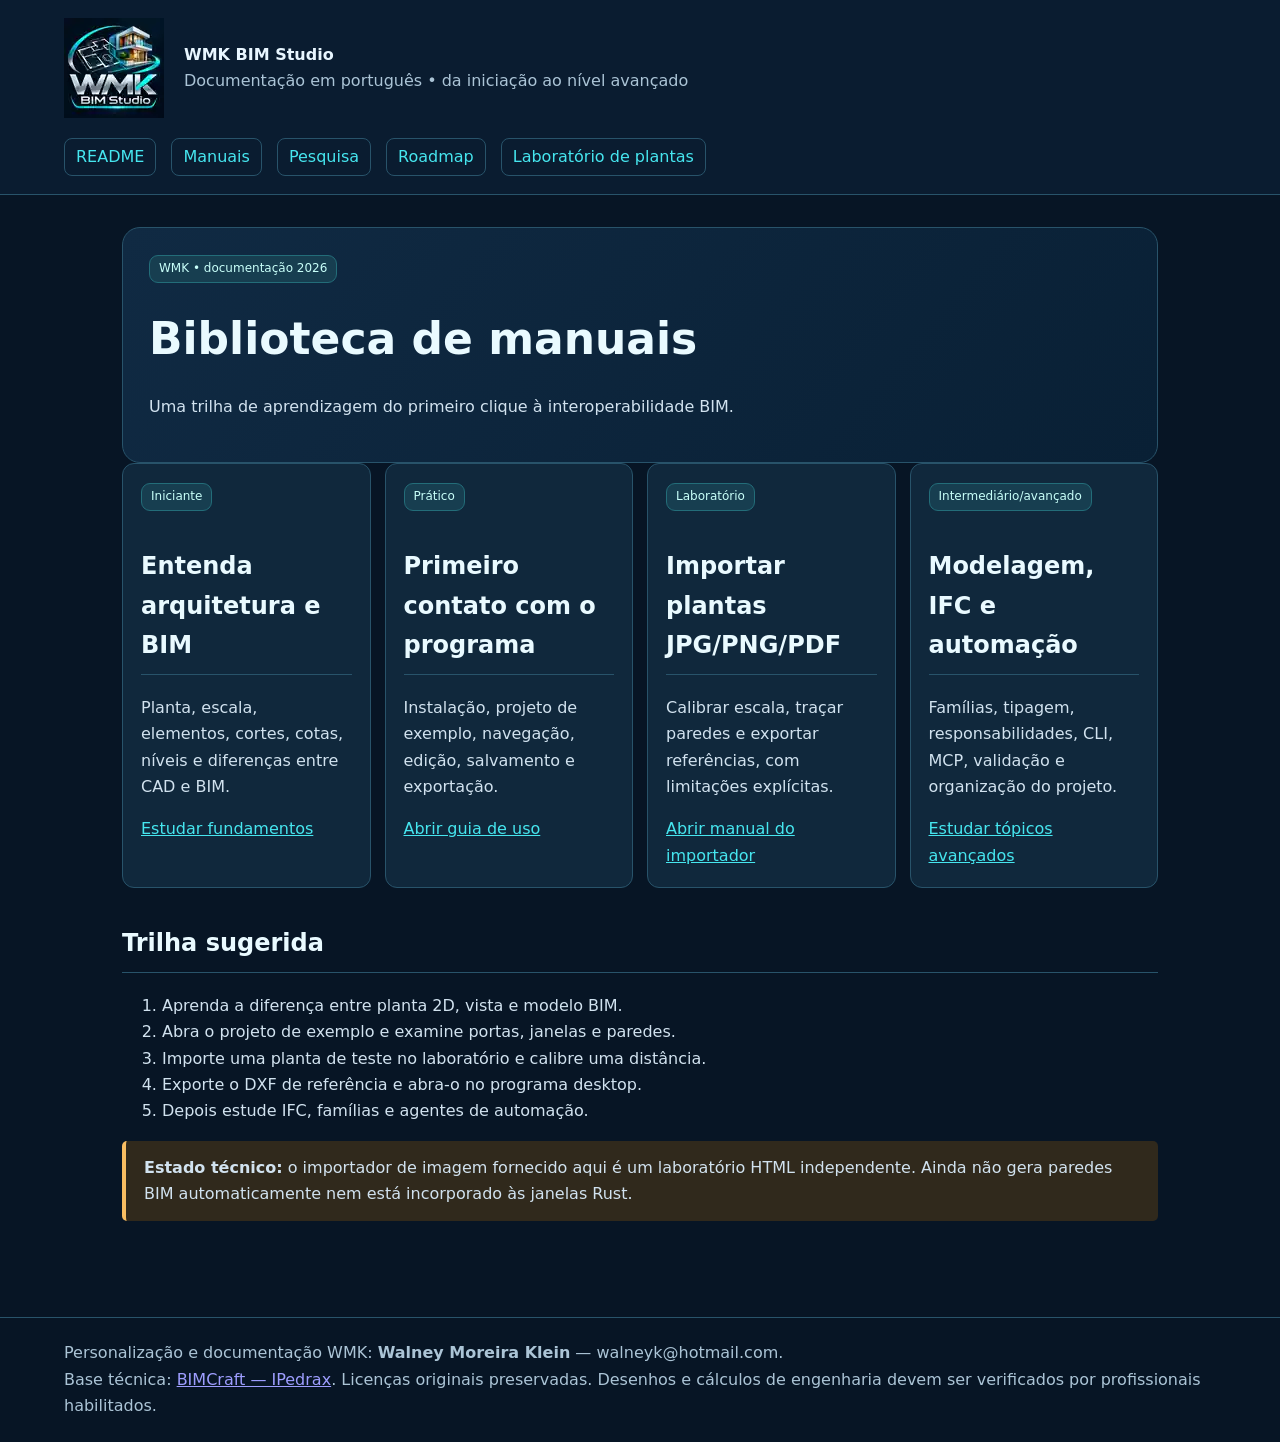
==== manuais/index.html @ 538e8052 "docs(wmk): logo original aprovada, manuais HTML pt-BR e pesquisa comparativa BIM" ====
<!DOCTYPE html><html lang="pt-BR"><head><meta charset="utf-8"><meta name="viewport" content="width=device-width,initial-scale=1"><title>Biblioteca de manuais | WMK BIM Studio</title><link rel="stylesheet" href="estilo.css"></head><body><header><img src="../assets/wmk/logo-aprovada.webp" alt="Logo original WMK BIM Studio"><div><strong>WMK BIM Studio</strong><div class="muted">Documentação em português • da iniciação ao nível avançado</div></div><nav><a href="../README.md">README</a><a href=" index.html" style="display:none"> </a><a href="../manuais/index.html">Manuais</a><a href="../pesquisa.html">Pesquisa</a><a href="../roadmap.html">Roadmap</a><a href="../tools/planta-baixa/index.html">Laboratório de plantas</a></nav></header><main><div class="hero"><span class="tag">WMK • documentação 2026</span><h1>Biblioteca de manuais</h1><p>Uma trilha de aprendizagem do primeiro clique à interoperabilidade BIM.</p></div><div class="grid"><div class="card"><span class="tag">Iniciante</span><h2>Entenda arquitetura e BIM</h2><p>Planta, escala, elementos, cortes, cotas, níveis e diferenças entre CAD e BIM.</p><a href="arquitetura-basica.html">Estudar fundamentos</a></div><div class="card"><span class="tag">Prático</span><h2>Primeiro contato com o programa</h2><p>Instalação, projeto de exemplo, navegação, edição, salvamento e exportação.</p><a href="primeiro-contato.html">Abrir guia de uso</a></div><div class="card"><span class="tag">Laboratório</span><h2>Importar plantas JPG/PNG/PDF</h2><p>Calibrar escala, traçar paredes e exportar referências, com limitações explícitas.</p><a href="importacao-de-plantas.html">Abrir manual do importador</a></div><div class="card"><span class="tag">Intermediário/avançado</span><h2>Modelagem, IFC e automação</h2><p>Famílias, tipagem, responsabilidades, CLI, MCP, validação e organização do projeto.</p><a href="avancado.html">Estudar tópicos avançados</a></div></div><h2>Trilha sugerida</h2><ol><li>Aprenda a diferença entre planta 2D, vista e modelo BIM.</li><li>Abra o projeto de exemplo e examine portas, janelas e paredes.</li><li>Importe uma planta de teste no laboratório e calibre uma distância.</li><li>Exporte o DXF de referência e abra-o no programa desktop.</li><li>Depois estude IFC, famílias e agentes de automação.</li></ol><p class="warn"><b>Estado técnico:</b> o importador de imagem fornecido aqui é um laboratório HTML independente. Ainda não gera paredes BIM automaticamente nem está incorporado às janelas Rust.</p></main><footer>Personalização e documentação WMK: <strong>Walney Moreira Klein</strong> — walneyk@hotmail.com.<br>Base técnica: <a href="https://github.com/IPedrax/BIMCraft">BIMCraft — IPedrax</a>. Licenças originais preservadas. Desenhos e cálculos de engenharia devem ser verificados por profissionais habilitados.</footer></body></html>
---- manuais/estilo.css ----
:root{color-scheme:dark;--bg:#071525;--panel:#10283c;--ink:#e8f6ff;--soft:#abc4d6;--cyan:#27d9e6;--line:#28536a}*{box-sizing:border-box}body{margin:0;background:var(--bg);font:16px/1.65 system-ui,Arial;color:var(--ink)}header{background:#0a1c30;border-bottom:1px solid var(--line);padding:18px 5%;display:flex;flex-wrap:wrap;align-items:center;gap:20px}header img{height:100px;width:100px;object-fit:contain}nav{display:flex;gap:15px;flex-wrap:wrap}nav a,main a{color:#46e6ef}nav a{text-decoration:none;padding:5px 11px;border:1px solid var(--line);border-radius:8px}main{max-width:1080px;margin:auto;padding:32px 22px 80px}h1{font-size:clamp(28px,5vw,44px);line-height:1.18}h1,h2,h3{color:#e9faff}h2{border-bottom:1px solid var(--line);padding-bottom:8px;margin-top:36px}p,li{color:#d1e2ef}.muted{color:var(--soft)}.hero{background:linear-gradient(130deg,#102a43,#092035);border:1px solid var(--line);border-radius:18px;padding:26px}.grid{display:grid;grid-template-columns:repeat(auto-fit,minmax(240px,1fr));gap:14px}.card{padding:18px;background:var(--panel);border:1px solid var(--line);border-radius:12px}.tag{display:inline-block;background:#173e50;border:1px solid #236d79;padding:3px 9px;border-radius:9px;color:#c8fff9;font-size:12px}.warn{padding:14px 18px;background:#30291c;border-left:4px solid #f7bd62;border-radius:5px}.ok{border-left:4px solid #29c69f;padding:10px 16px;background:#153233}table{border-collapse:collapse;width:100%;display:block;overflow-x:auto}td,th{padding:10px 12px;border:1px solid var(--line);text-align:left;vertical-align:top}th{background:#173b51}pre{background:#020e1b;padding:16px;border-radius:9px;overflow:auto;color:#86f9d9}code{color:#78eedb}details{border:1px solid var(--line);margin:10px 0;padding:12px 15px;border-radius:8px}summary{cursor:pointer;font-weight:700;color:#94f7ff}footer{border-top:1px solid var(--line);padding:22px 5%;color:var(--soft)}@media print{body{background:white;color:black}p,li,h1,h2,h3{color:black}.card,.hero{background:white;border:1px solid #aaa}nav{display:none}}
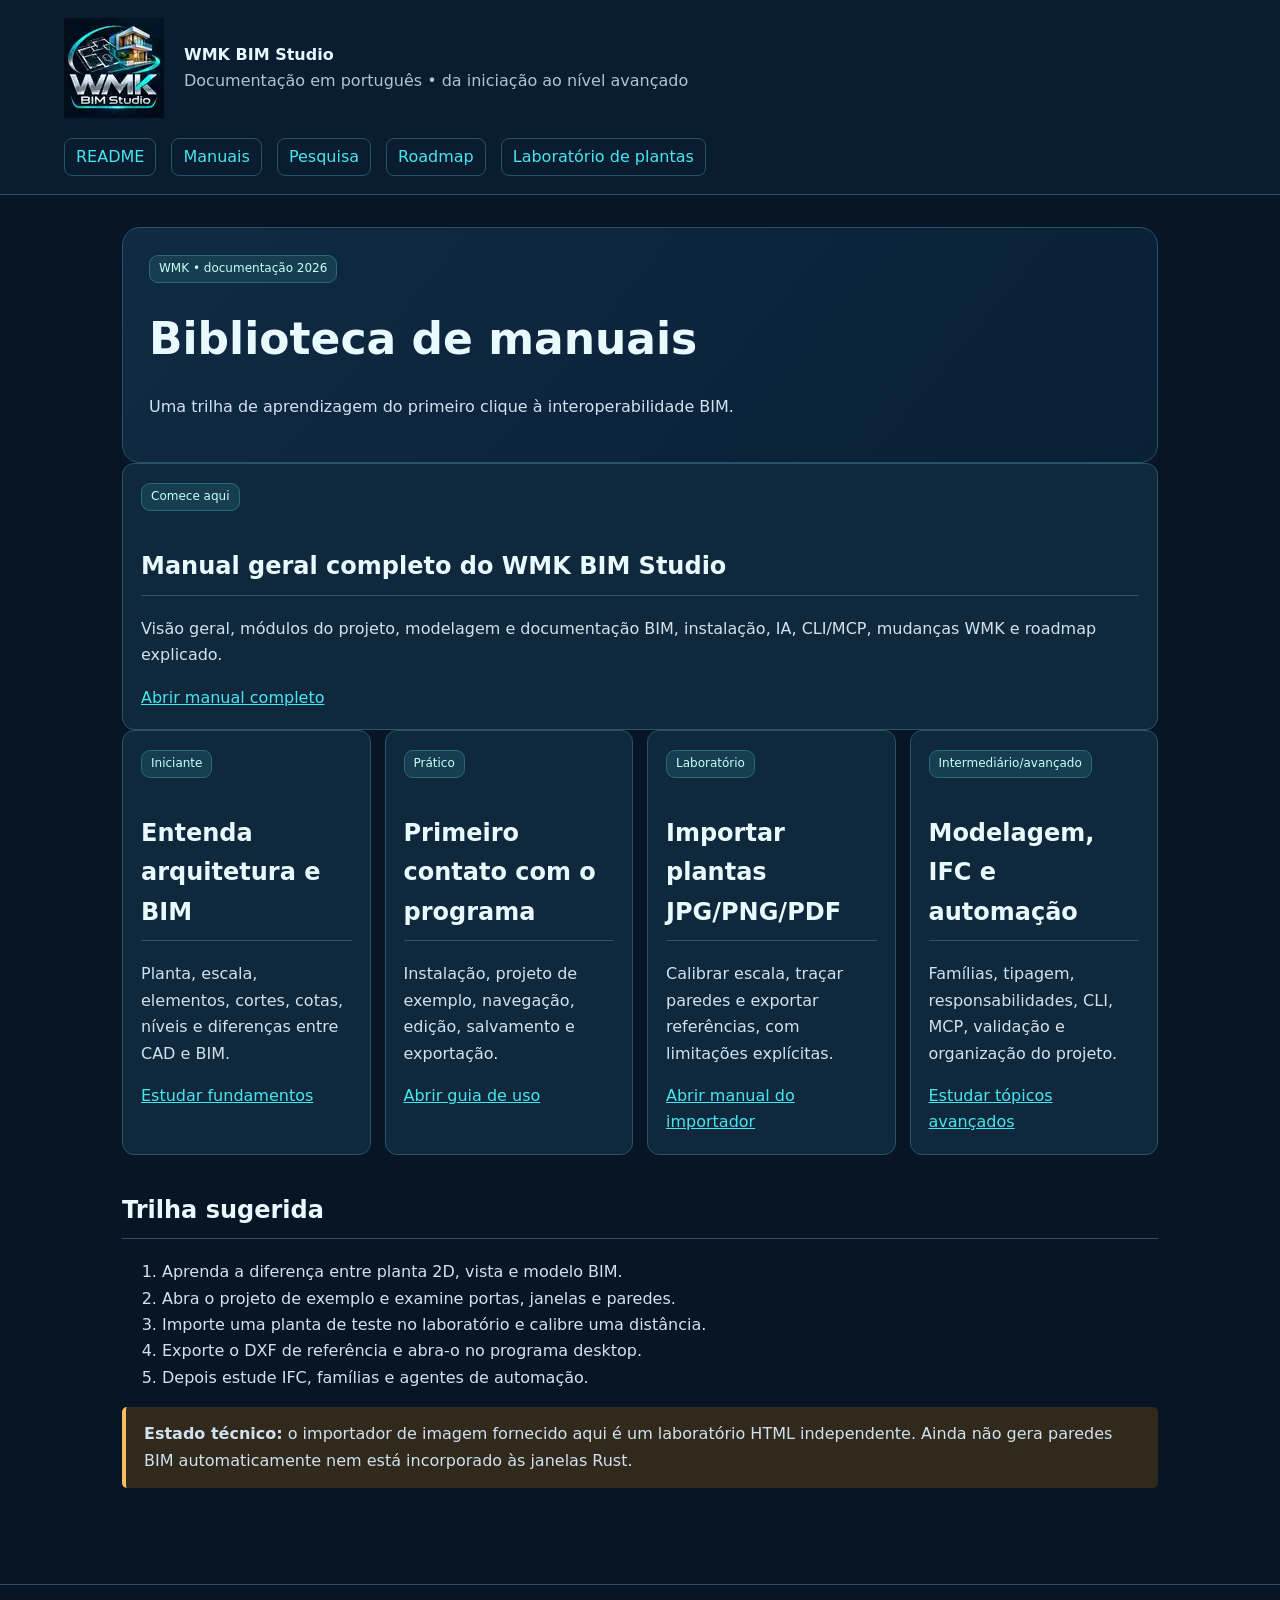
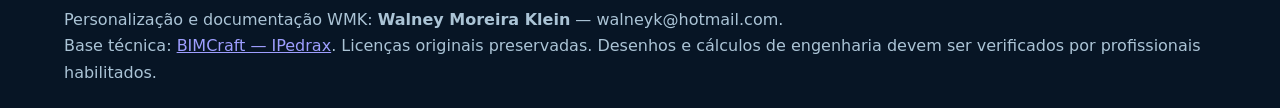
==== commit 15102cdf: "docs(wmk): manual HTML completo com módulos, uso, mudanças e arquitetura" ====
--- a/manuais/index.html
+++ b/manuais/index.html
@@ -1 +1 @@
-<!DOCTYPE html><html lang="pt-BR"><head><meta charset="utf-8"><meta name="viewport" content="width=device-width,initial-scale=1"><title>Biblioteca de manuais | WMK BIM Studio</title><link rel="stylesheet" href="estilo.css"></head><body><header><img src="../assets/wmk/logo-aprovada.webp" alt="Logo original WMK BIM Studio"><div><strong>WMK BIM Studio</strong><div class="muted">Documentação em português • da iniciação ao nível avançado</div></div><nav><a href="../README.md">README</a><a href=" index.html" style="display:none"> </a><a href="../manuais/index.html">Manuais</a><a href="../pesquisa.html">Pesquisa</a><a href="../roadmap.html">Roadmap</a><a href="../tools/planta-baixa/index.html">Laboratório de plantas</a></nav></header><main><div class="hero"><span class="tag">WMK • documentação 2026</span><h1>Biblioteca de manuais</h1><p>Uma trilha de aprendizagem do primeiro clique à interoperabilidade BIM.</p></div><div class="grid"><div class="card"><span class="tag">Iniciante</span><h2>Entenda arquitetura e BIM</h2><p>Planta, escala, elementos, cortes, cotas, níveis e diferenças entre CAD e BIM.</p><a href="arquitetura-basica.html">Estudar fundamentos</a></div><div class="card"><span class="tag">Prático</span><h2>Primeiro contato com o programa</h2><p>Instalação, projeto de exemplo, navegação, edição, salvamento e exportação.</p><a href="primeiro-contato.html">Abrir guia de uso</a></div><div class="card"><span class="tag">Laboratório</span><h2>Importar plantas JPG/PNG/PDF</h2><p>Calibrar escala, traçar paredes e exportar referências, com limitações explícitas.</p><a href="importacao-de-plantas.html">Abrir manual do importador</a></div><div class="card"><span class="tag">Intermediário/avançado</span><h2>Modelagem, IFC e automação</h2><p>Famílias, tipagem, responsabilidades, CLI, MCP, validação e organização do projeto.</p><a href="avancado.html">Estudar tópicos avançados</a></div></div><h2>Trilha sugerida</h2><ol><li>Aprenda a diferença entre planta 2D, vista e modelo BIM.</li><li>Abra o projeto de exemplo e examine portas, janelas e paredes.</li><li>Importe uma planta de teste no laboratório e calibre uma distância.</li><li>Exporte o DXF de referência e abra-o no programa desktop.</li><li>Depois estude IFC, famílias e agentes de automação.</li></ol><p class="warn"><b>Estado técnico:</b> o importador de imagem fornecido aqui é um laboratório HTML independente. Ainda não gera paredes BIM automaticamente nem está incorporado às janelas Rust.</p></main><footer>Personalização e documentação WMK: <strong>Walney Moreira Klein</strong> — walneyk@hotmail.com.<br>Base técnica: <a href="https://github.com/IPedrax/BIMCraft">BIMCraft — IPedrax</a>. Licenças originais preservadas. Desenhos e cálculos de engenharia devem ser verificados por profissionais habilitados.</footer></body></html>+<!DOCTYPE html><html lang="pt-BR"><head><meta charset="utf-8"><meta name="viewport" content="width=device-width,initial-scale=1"><title>Biblioteca de manuais | WMK BIM Studio</title><link rel="stylesheet" href="estilo.css"></head><body><header><img src="../assets/wmk/logo-aprovada.webp" alt="Logo original WMK BIM Studio"><div><strong>WMK BIM Studio</strong><div class="muted">Documentação em português • da iniciação ao nível avançado</div></div><nav><a href="../README.md">README</a><a href=" index.html" style="display:none"> </a><a href="../manuais/index.html">Manuais</a><a href="../pesquisa.html">Pesquisa</a><a href="../roadmap.html">Roadmap</a><a href="../tools/planta-baixa/index.html">Laboratório de plantas</a></nav></header><main><div class="hero"><span class="tag">WMK • documentação 2026</span><h1>Biblioteca de manuais</h1><p>Uma trilha de aprendizagem do primeiro clique à interoperabilidade BIM.</p></div><div class="card"><span class="tag">Comece aqui</span><h2>Manual geral completo do WMK BIM Studio</h2><p>Visão geral, módulos do projeto, modelagem e documentação BIM, instalação, IA, CLI/MCP, mudanças WMK e roadmap explicado.</p><a href="manual-completo.html">Abrir manual completo</a></div><div class="grid"><div class="card"><span class="tag">Iniciante</span><h2>Entenda arquitetura e BIM</h2><p>Planta, escala, elementos, cortes, cotas, níveis e diferenças entre CAD e BIM.</p><a href="arquitetura-basica.html">Estudar fundamentos</a></div><div class="card"><span class="tag">Prático</span><h2>Primeiro contato com o programa</h2><p>Instalação, projeto de exemplo, navegação, edição, salvamento e exportação.</p><a href="primeiro-contato.html">Abrir guia de uso</a></div><div class="card"><span class="tag">Laboratório</span><h2>Importar plantas JPG/PNG/PDF</h2><p>Calibrar escala, traçar paredes e exportar referências, com limitações explícitas.</p><a href="importacao-de-plantas.html">Abrir manual do importador</a></div><div class="card"><span class="tag">Intermediário/avançado</span><h2>Modelagem, IFC e automação</h2><p>Famílias, tipagem, responsabilidades, CLI, MCP, validação e organização do projeto.</p><a href="avancado.html">Estudar tópicos avançados</a></div></div><h2>Trilha sugerida</h2><ol><li>Aprenda a diferença entre planta 2D, vista e modelo BIM.</li><li>Abra o projeto de exemplo e examine portas, janelas e paredes.</li><li>Importe uma planta de teste no laboratório e calibre uma distância.</li><li>Exporte o DXF de referência e abra-o no programa desktop.</li><li>Depois estude IFC, famílias e agentes de automação.</li></ol><p class="warn"><b>Estado técnico:</b> o importador de imagem fornecido aqui é um laboratório HTML independente. Ainda não gera paredes BIM automaticamente nem está incorporado às janelas Rust.</p></main><footer>Personalização e documentação WMK: <strong>Walney Moreira Klein</strong> — walneyk@hotmail.com.<br>Base técnica: <a href="https://github.com/IPedrax/BIMCraft">BIMCraft — IPedrax</a>. Licenças originais preservadas. Desenhos e cálculos de engenharia devem ser verificados por profissionais habilitados.</footer></body></html>
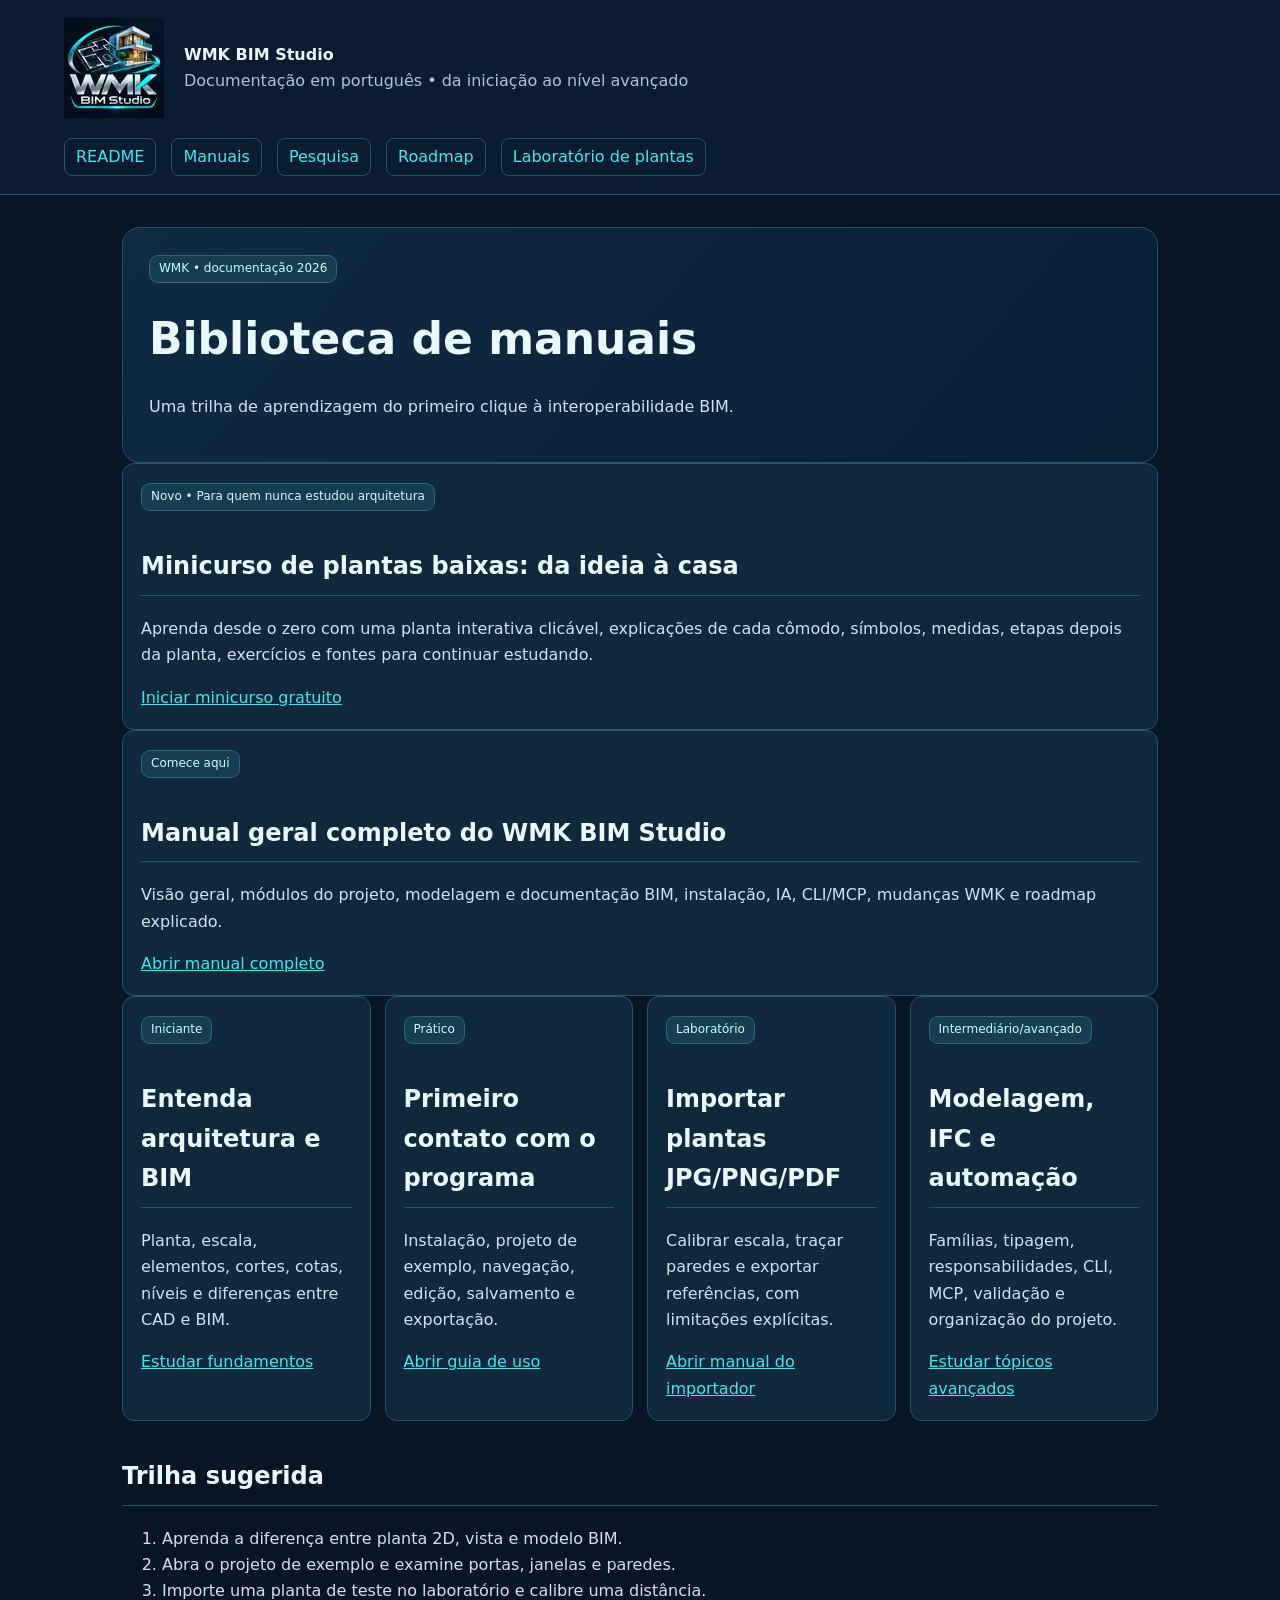
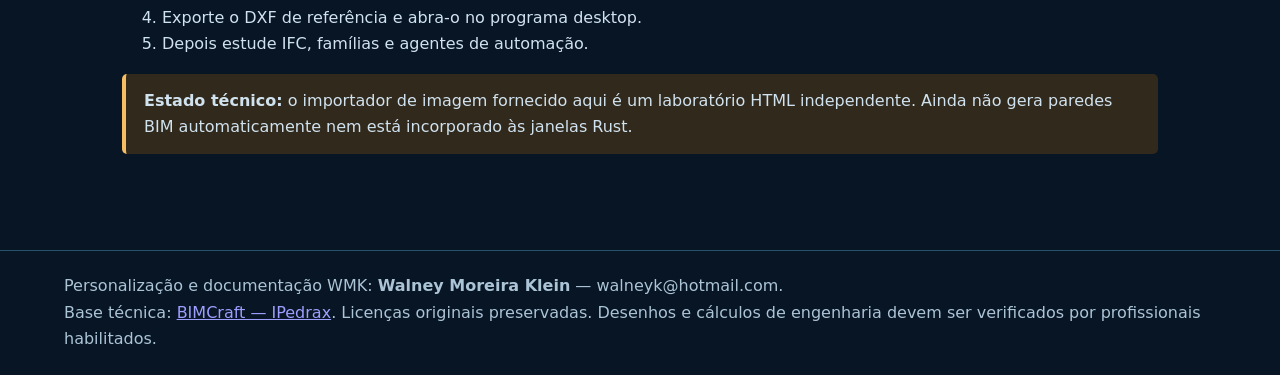
==== commit c9bd2869: "docs: minicurso para leigos com planta interativa, etapas de projeto e exercícios" ====
--- a/manuais/index.html
+++ b/manuais/index.html
@@ -1 +1 @@
-<!DOCTYPE html><html lang="pt-BR"><head><meta charset="utf-8"><meta name="viewport" content="width=device-width,initial-scale=1"><title>Biblioteca de manuais | WMK BIM Studio</title><link rel="stylesheet" href="estilo.css"></head><body><header><img src="../assets/wmk/logo-aprovada.webp" alt="Logo original WMK BIM Studio"><div><strong>WMK BIM Studio</strong><div class="muted">Documentação em português • da iniciação ao nível avançado</div></div><nav><a href="../README.md">README</a><a href=" index.html" style="display:none"> </a><a href="../manuais/index.html">Manuais</a><a href="../pesquisa.html">Pesquisa</a><a href="../roadmap.html">Roadmap</a><a href="../tools/planta-baixa/index.html">Laboratório de plantas</a></nav></header><main><div class="hero"><span class="tag">WMK • documentação 2026</span><h1>Biblioteca de manuais</h1><p>Uma trilha de aprendizagem do primeiro clique à interoperabilidade BIM.</p></div><div class="card"><span class="tag">Comece aqui</span><h2>Manual geral completo do WMK BIM Studio</h2><p>Visão geral, módulos do projeto, modelagem e documentação BIM, instalação, IA, CLI/MCP, mudanças WMK e roadmap explicado.</p><a href="manual-completo.html">Abrir manual completo</a></div><div class="grid"><div class="card"><span class="tag">Iniciante</span><h2>Entenda arquitetura e BIM</h2><p>Planta, escala, elementos, cortes, cotas, níveis e diferenças entre CAD e BIM.</p><a href="arquitetura-basica.html">Estudar fundamentos</a></div><div class="card"><span class="tag">Prático</span><h2>Primeiro contato com o programa</h2><p>Instalação, projeto de exemplo, navegação, edição, salvamento e exportação.</p><a href="primeiro-contato.html">Abrir guia de uso</a></div><div class="card"><span class="tag">Laboratório</span><h2>Importar plantas JPG/PNG/PDF</h2><p>Calibrar escala, traçar paredes e exportar referências, com limitações explícitas.</p><a href="importacao-de-plantas.html">Abrir manual do importador</a></div><div class="card"><span class="tag">Intermediário/avançado</span><h2>Modelagem, IFC e automação</h2><p>Famílias, tipagem, responsabilidades, CLI, MCP, validação e organização do projeto.</p><a href="avancado.html">Estudar tópicos avançados</a></div></div><h2>Trilha sugerida</h2><ol><li>Aprenda a diferença entre planta 2D, vista e modelo BIM.</li><li>Abra o projeto de exemplo e examine portas, janelas e paredes.</li><li>Importe uma planta de teste no laboratório e calibre uma distância.</li><li>Exporte o DXF de referência e abra-o no programa desktop.</li><li>Depois estude IFC, famílias e agentes de automação.</li></ol><p class="warn"><b>Estado técnico:</b> o importador de imagem fornecido aqui é um laboratório HTML independente. Ainda não gera paredes BIM automaticamente nem está incorporado às janelas Rust.</p></main><footer>Personalização e documentação WMK: <strong>Walney Moreira Klein</strong> — walneyk@hotmail.com.<br>Base técnica: <a href="https://github.com/IPedrax/BIMCraft">BIMCraft — IPedrax</a>. Licenças originais preservadas. Desenhos e cálculos de engenharia devem ser verificados por profissionais habilitados.</footer></body></html>+<!DOCTYPE html><html lang="pt-BR"><head><meta charset="utf-8"><meta name="viewport" content="width=device-width,initial-scale=1"><title>Biblioteca de manuais | WMK BIM Studio</title><link rel="stylesheet" href="estilo.css"></head><body><header><img src="../assets/wmk/logo-aprovada.webp" alt="Logo original WMK BIM Studio"><div><strong>WMK BIM Studio</strong><div class="muted">Documentação em português • da iniciação ao nível avançado</div></div><nav><a href="../README.md">README</a><a href=" index.html" style="display:none"> </a><a href="../manuais/index.html">Manuais</a><a href="../pesquisa.html">Pesquisa</a><a href="../roadmap.html">Roadmap</a><a href="../tools/planta-baixa/index.html">Laboratório de plantas</a></nav></header><main><div class="hero"><span class="tag">WMK • documentação 2026</span><h1>Biblioteca de manuais</h1><p>Uma trilha de aprendizagem do primeiro clique à interoperabilidade BIM.</p></div><div class="card"><span class="tag">Novo • Para quem nunca estudou arquitetura</span><h2>Minicurso de plantas baixas: da ideia à casa</h2><p>Aprenda desde o zero com uma planta interativa clicável, explicações de cada cômodo, símbolos, medidas, etapas depois da planta, exercícios e fontes para continuar estudando.</p><a href="minicurso-planta-baixa.html">Iniciar minicurso gratuito</a></div><div class="card"><span class="tag">Comece aqui</span><h2>Manual geral completo do WMK BIM Studio</h2><p>Visão geral, módulos do projeto, modelagem e documentação BIM, instalação, IA, CLI/MCP, mudanças WMK e roadmap explicado.</p><a href="manual-completo.html">Abrir manual completo</a></div><div class="grid"><div class="card"><span class="tag">Iniciante</span><h2>Entenda arquitetura e BIM</h2><p>Planta, escala, elementos, cortes, cotas, níveis e diferenças entre CAD e BIM.</p><a href="arquitetura-basica.html">Estudar fundamentos</a></div><div class="card"><span class="tag">Prático</span><h2>Primeiro contato com o programa</h2><p>Instalação, projeto de exemplo, navegação, edição, salvamento e exportação.</p><a href="primeiro-contato.html">Abrir guia de uso</a></div><div class="card"><span class="tag">Laboratório</span><h2>Importar plantas JPG/PNG/PDF</h2><p>Calibrar escala, traçar paredes e exportar referências, com limitações explícitas.</p><a href="importacao-de-plantas.html">Abrir manual do importador</a></div><div class="card"><span class="tag">Intermediário/avançado</span><h2>Modelagem, IFC e automação</h2><p>Famílias, tipagem, responsabilidades, CLI, MCP, validação e organização do projeto.</p><a href="avancado.html">Estudar tópicos avançados</a></div></div><h2>Trilha sugerida</h2><ol><li>Aprenda a diferença entre planta 2D, vista e modelo BIM.</li><li>Abra o projeto de exemplo e examine portas, janelas e paredes.</li><li>Importe uma planta de teste no laboratório e calibre uma distância.</li><li>Exporte o DXF de referência e abra-o no programa desktop.</li><li>Depois estude IFC, famílias e agentes de automação.</li></ol><p class="warn"><b>Estado técnico:</b> o importador de imagem fornecido aqui é um laboratório HTML independente. Ainda não gera paredes BIM automaticamente nem está incorporado às janelas Rust.</p></main><footer>Personalização e documentação WMK: <strong>Walney Moreira Klein</strong> — walneyk@hotmail.com.<br>Base técnica: <a href="https://github.com/IPedrax/BIMCraft">BIMCraft — IPedrax</a>. Licenças originais preservadas. Desenhos e cálculos de engenharia devem ser verificados por profissionais habilitados.</footer></body></html>
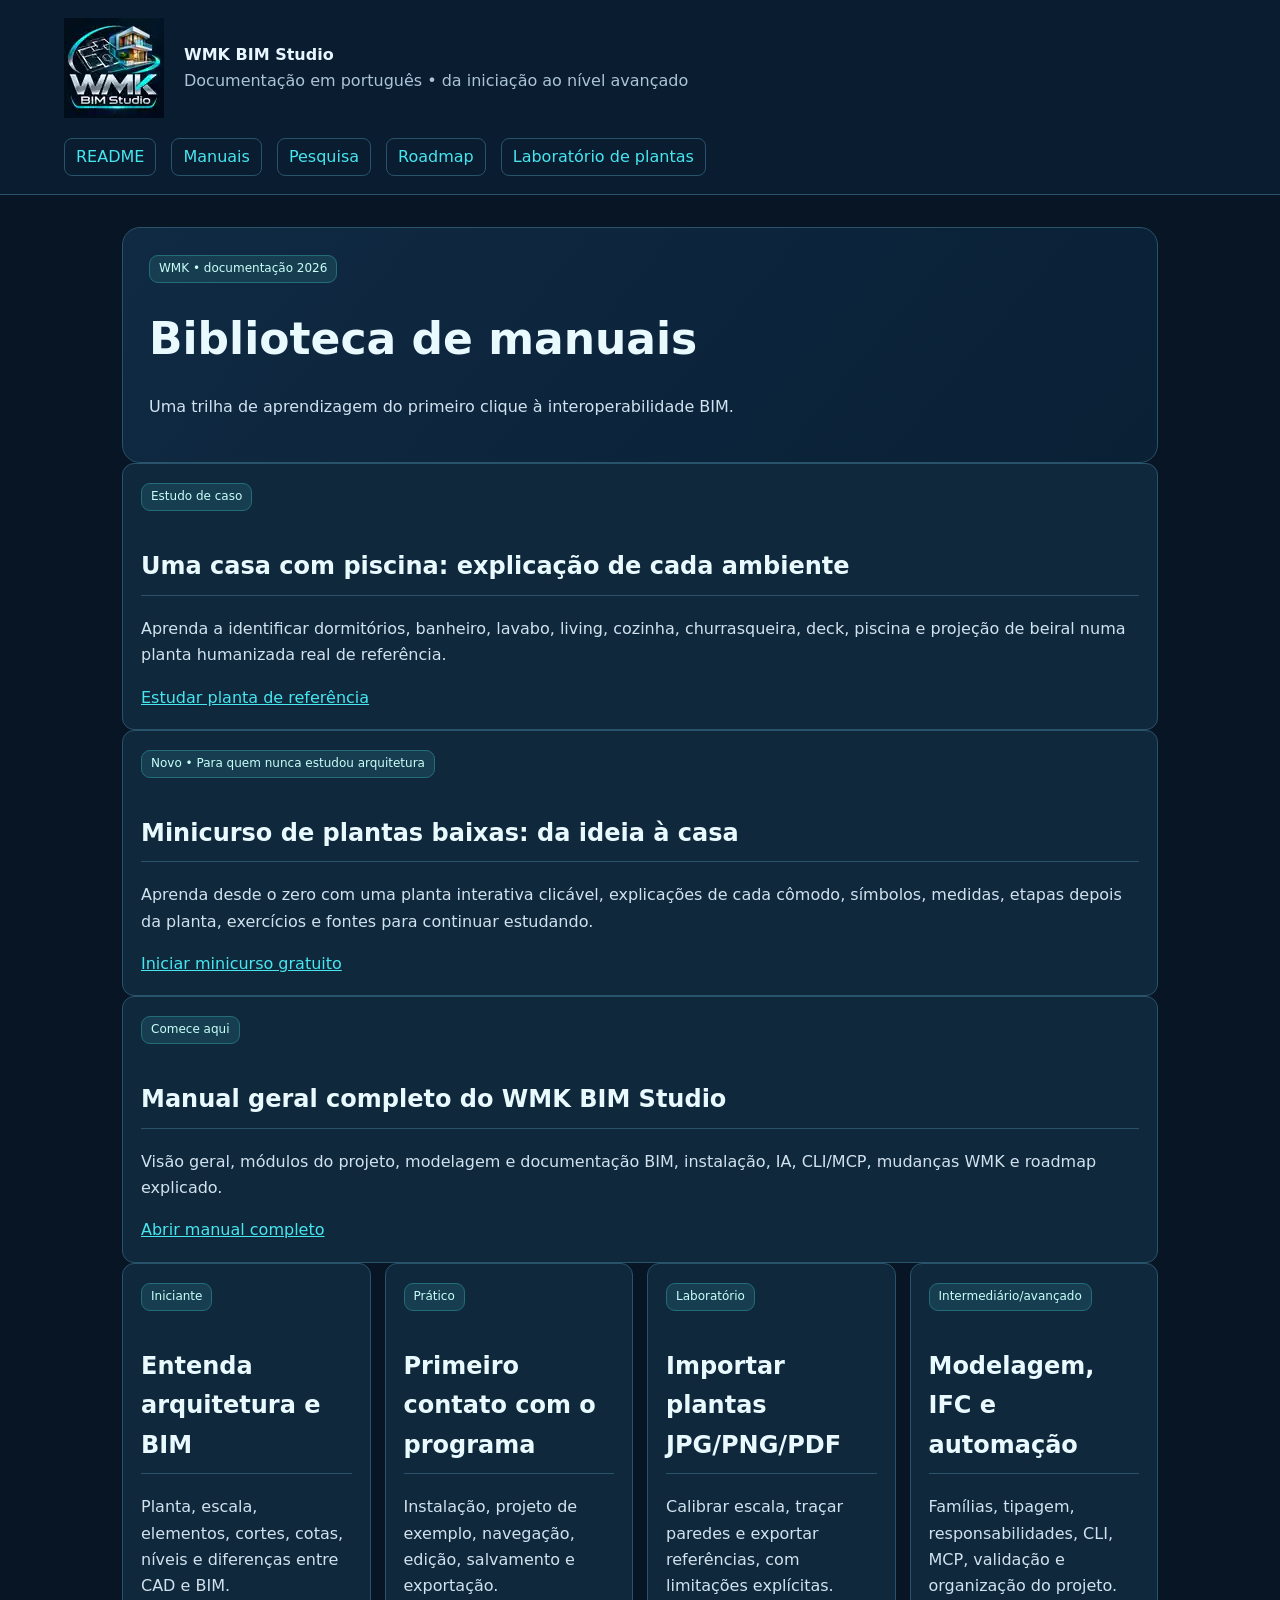
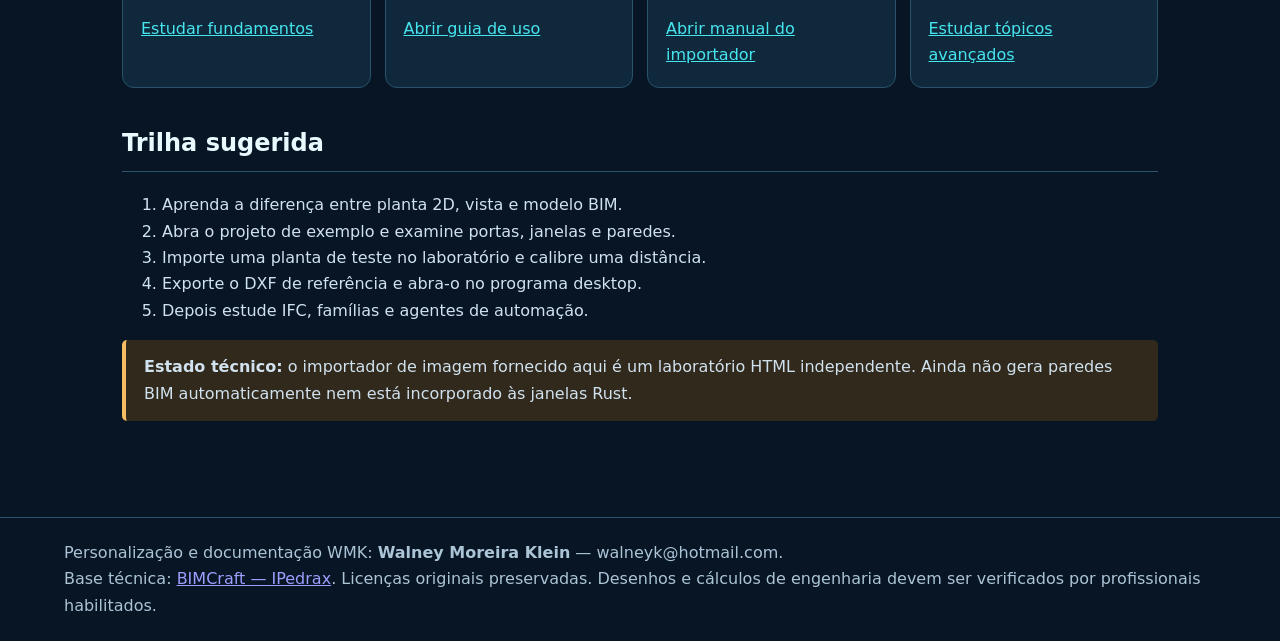
==== commit 65672aba: "docs(wmk): estudo detalhado de planta humanizada com piscina e roteiro BIM" ====
--- a/manuais/index.html
+++ b/manuais/index.html
@@ -1 +1 @@
-<!DOCTYPE html><html lang="pt-BR"><head><meta charset="utf-8"><meta name="viewport" content="width=device-width,initial-scale=1"><title>Biblioteca de manuais | WMK BIM Studio</title><link rel="stylesheet" href="estilo.css"></head><body><header><img src="../assets/wmk/logo-aprovada.webp" alt="Logo original WMK BIM Studio"><div><strong>WMK BIM Studio</strong><div class="muted">Documentação em português • da iniciação ao nível avançado</div></div><nav><a href="../README.md">README</a><a href=" index.html" style="display:none"> </a><a href="../manuais/index.html">Manuais</a><a href="../pesquisa.html">Pesquisa</a><a href="../roadmap.html">Roadmap</a><a href="../tools/planta-baixa/index.html">Laboratório de plantas</a></nav></header><main><div class="hero"><span class="tag">WMK • documentação 2026</span><h1>Biblioteca de manuais</h1><p>Uma trilha de aprendizagem do primeiro clique à interoperabilidade BIM.</p></div><div class="card"><span class="tag">Novo • Para quem nunca estudou arquitetura</span><h2>Minicurso de plantas baixas: da ideia à casa</h2><p>Aprenda desde o zero com uma planta interativa clicável, explicações de cada cômodo, símbolos, medidas, etapas depois da planta, exercícios e fontes para continuar estudando.</p><a href="minicurso-planta-baixa.html">Iniciar minicurso gratuito</a></div><div class="card"><span class="tag">Comece aqui</span><h2>Manual geral completo do WMK BIM Studio</h2><p>Visão geral, módulos do projeto, modelagem e documentação BIM, instalação, IA, CLI/MCP, mudanças WMK e roadmap explicado.</p><a href="manual-completo.html">Abrir manual completo</a></div><div class="grid"><div class="card"><span class="tag">Iniciante</span><h2>Entenda arquitetura e BIM</h2><p>Planta, escala, elementos, cortes, cotas, níveis e diferenças entre CAD e BIM.</p><a href="arquitetura-basica.html">Estudar fundamentos</a></div><div class="card"><span class="tag">Prático</span><h2>Primeiro contato com o programa</h2><p>Instalação, projeto de exemplo, navegação, edição, salvamento e exportação.</p><a href="primeiro-contato.html">Abrir guia de uso</a></div><div class="card"><span class="tag">Laboratório</span><h2>Importar plantas JPG/PNG/PDF</h2><p>Calibrar escala, traçar paredes e exportar referências, com limitações explícitas.</p><a href="importacao-de-plantas.html">Abrir manual do importador</a></div><div class="card"><span class="tag">Intermediário/avançado</span><h2>Modelagem, IFC e automação</h2><p>Famílias, tipagem, responsabilidades, CLI, MCP, validação e organização do projeto.</p><a href="avancado.html">Estudar tópicos avançados</a></div></div><h2>Trilha sugerida</h2><ol><li>Aprenda a diferença entre planta 2D, vista e modelo BIM.</li><li>Abra o projeto de exemplo e examine portas, janelas e paredes.</li><li>Importe uma planta de teste no laboratório e calibre uma distância.</li><li>Exporte o DXF de referência e abra-o no programa desktop.</li><li>Depois estude IFC, famílias e agentes de automação.</li></ol><p class="warn"><b>Estado técnico:</b> o importador de imagem fornecido aqui é um laboratório HTML independente. Ainda não gera paredes BIM automaticamente nem está incorporado às janelas Rust.</p></main><footer>Personalização e documentação WMK: <strong>Walney Moreira Klein</strong> — walneyk@hotmail.com.<br>Base técnica: <a href="https://github.com/IPedrax/BIMCraft">BIMCraft — IPedrax</a>. Licenças originais preservadas. Desenhos e cálculos de engenharia devem ser verificados por profissionais habilitados.</footer></body></html>+<!DOCTYPE html><html lang="pt-BR"><head><meta charset="utf-8"><meta name="viewport" content="width=device-width,initial-scale=1"><title>Biblioteca de manuais | WMK BIM Studio</title><link rel="stylesheet" href="estilo.css"></head><body><header><img src="../assets/wmk/logo-aprovada.webp" alt="Logo original WMK BIM Studio"><div><strong>WMK BIM Studio</strong><div class="muted">Documentação em português • da iniciação ao nível avançado</div></div><nav><a href="../README.md">README</a><a href=" index.html" style="display:none"> </a><a href="../manuais/index.html">Manuais</a><a href="../pesquisa.html">Pesquisa</a><a href="../roadmap.html">Roadmap</a><a href="../tools/planta-baixa/index.html">Laboratório de plantas</a></nav></header><main><div class="hero"><span class="tag">WMK • documentação 2026</span><h1>Biblioteca de manuais</h1><p>Uma trilha de aprendizagem do primeiro clique à interoperabilidade BIM.</p></div><div class="card"><span class="tag">Estudo de caso</span><h2>Uma casa com piscina: explicação de cada ambiente</h2><p>Aprenda a identificar dormitórios, banheiro, lavabo, living, cozinha, churrasqueira, deck, piscina e projeção de beiral numa planta humanizada real de referência.</p><a href="estudo-planta-com-piscina.html">Estudar planta de referência</a></div><div class="card"><span class="tag">Novo • Para quem nunca estudou arquitetura</span><h2>Minicurso de plantas baixas: da ideia à casa</h2><p>Aprenda desde o zero com uma planta interativa clicável, explicações de cada cômodo, símbolos, medidas, etapas depois da planta, exercícios e fontes para continuar estudando.</p><a href="minicurso-planta-baixa.html">Iniciar minicurso gratuito</a></div><div class="card"><span class="tag">Comece aqui</span><h2>Manual geral completo do WMK BIM Studio</h2><p>Visão geral, módulos do projeto, modelagem e documentação BIM, instalação, IA, CLI/MCP, mudanças WMK e roadmap explicado.</p><a href="manual-completo.html">Abrir manual completo</a></div><div class="grid"><div class="card"><span class="tag">Iniciante</span><h2>Entenda arquitetura e BIM</h2><p>Planta, escala, elementos, cortes, cotas, níveis e diferenças entre CAD e BIM.</p><a href="arquitetura-basica.html">Estudar fundamentos</a></div><div class="card"><span class="tag">Prático</span><h2>Primeiro contato com o programa</h2><p>Instalação, projeto de exemplo, navegação, edição, salvamento e exportação.</p><a href="primeiro-contato.html">Abrir guia de uso</a></div><div class="card"><span class="tag">Laboratório</span><h2>Importar plantas JPG/PNG/PDF</h2><p>Calibrar escala, traçar paredes e exportar referências, com limitações explícitas.</p><a href="importacao-de-plantas.html">Abrir manual do importador</a></div><div class="card"><span class="tag">Intermediário/avançado</span><h2>Modelagem, IFC e automação</h2><p>Famílias, tipagem, responsabilidades, CLI, MCP, validação e organização do projeto.</p><a href="avancado.html">Estudar tópicos avançados</a></div></div><h2>Trilha sugerida</h2><ol><li>Aprenda a diferença entre planta 2D, vista e modelo BIM.</li><li>Abra o projeto de exemplo e examine portas, janelas e paredes.</li><li>Importe uma planta de teste no laboratório e calibre uma distância.</li><li>Exporte o DXF de referência e abra-o no programa desktop.</li><li>Depois estude IFC, famílias e agentes de automação.</li></ol><p class="warn"><b>Estado técnico:</b> o importador de imagem fornecido aqui é um laboratório HTML independente. Ainda não gera paredes BIM automaticamente nem está incorporado às janelas Rust.</p></main><footer>Personalização e documentação WMK: <strong>Walney Moreira Klein</strong> — walneyk@hotmail.com.<br>Base técnica: <a href="https://github.com/IPedrax/BIMCraft">BIMCraft — IPedrax</a>. Licenças originais preservadas. Desenhos e cálculos de engenharia devem ser verificados por profissionais habilitados.</footer></body></html>
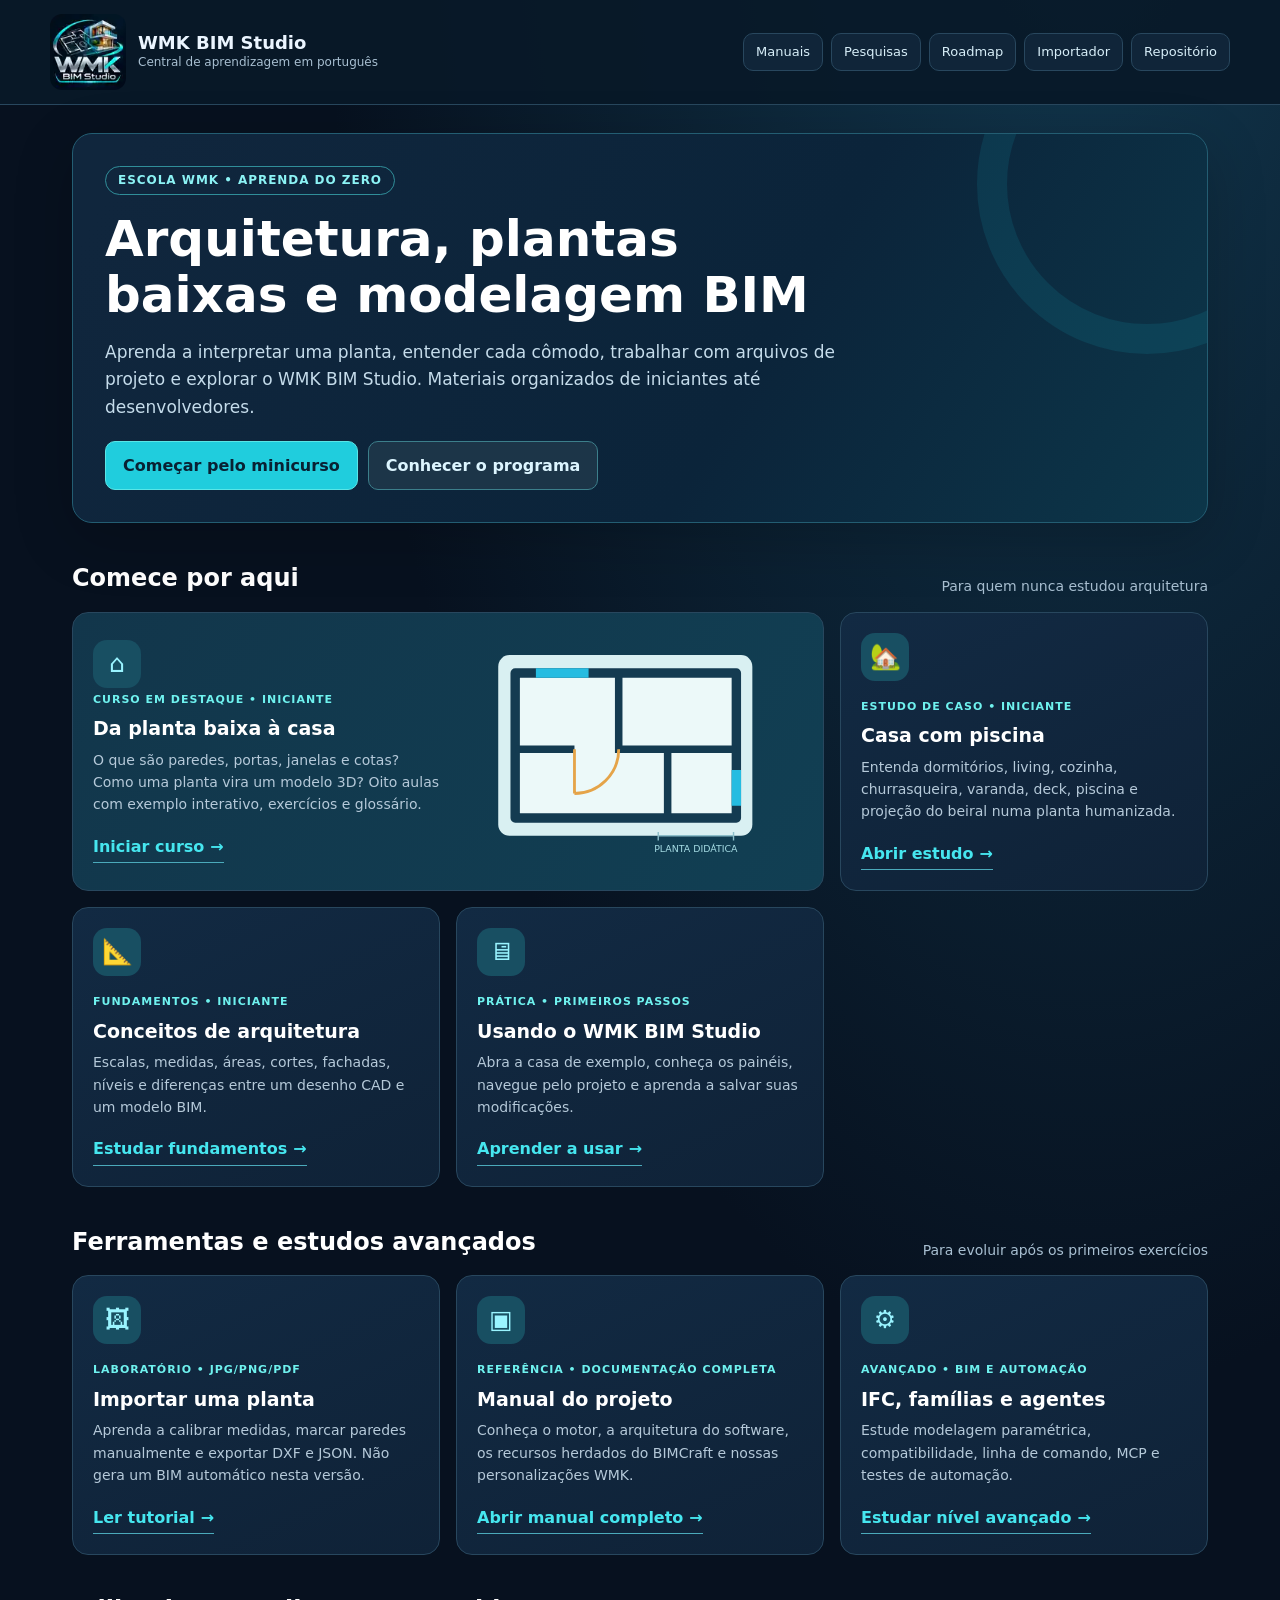
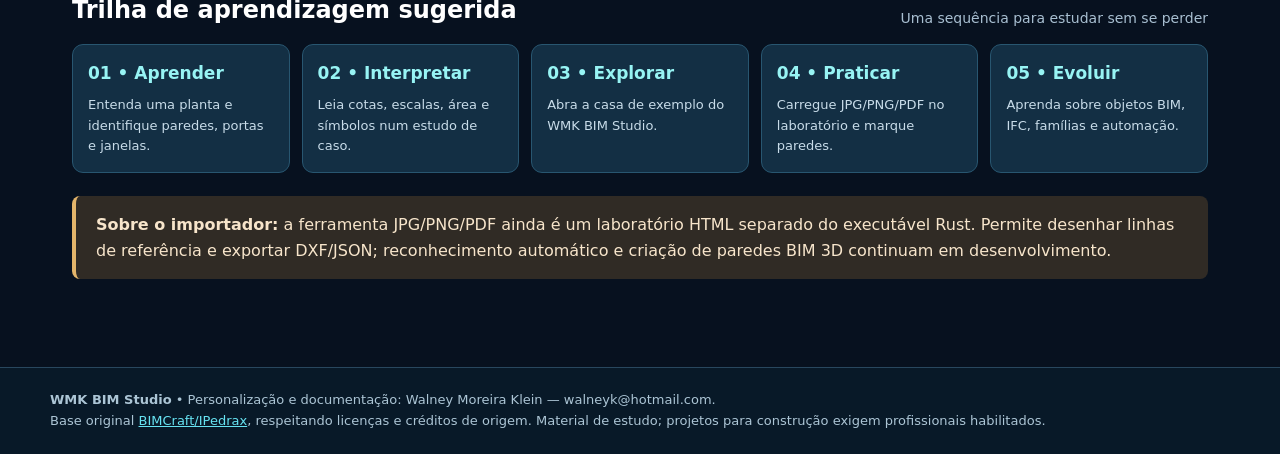
==== commit f5d773e6: "fix(docs): refazer biblioteca de manuais WMK com CSS integrado e layout responsivo" ====
--- a/manuais/index.html
+++ b/manuais/index.html
@@ -1 +1,110 @@
-<!DOCTYPE html><html lang="pt-BR"><head><meta charset="utf-8"><meta name="viewport" content="width=device-width,initial-scale=1"><title>Biblioteca de manuais | WMK BIM Studio</title><link rel="stylesheet" href="estilo.css"></head><body><header><img src="../assets/wmk/logo-aprovada.webp" alt="Logo original WMK BIM Studio"><div><strong>WMK BIM Studio</strong><div class="muted">Documentação em português • da iniciação ao nível avançado</div></div><nav><a href="../README.md">README</a><a href=" index.html" style="display:none"> </a><a href="../manuais/index.html">Manuais</a><a href="../pesquisa.html">Pesquisa</a><a href="../roadmap.html">Roadmap</a><a href="../tools/planta-baixa/index.html">Laboratório de plantas</a></nav></header><main><div class="hero"><span class="tag">WMK • documentação 2026</span><h1>Biblioteca de manuais</h1><p>Uma trilha de aprendizagem do primeiro clique à interoperabilidade BIM.</p></div><div class="card"><span class="tag">Estudo de caso</span><h2>Uma casa com piscina: explicação de cada ambiente</h2><p>Aprenda a identificar dormitórios, banheiro, lavabo, living, cozinha, churrasqueira, deck, piscina e projeção de beiral numa planta humanizada real de referência.</p><a href="estudo-planta-com-piscina.html">Estudar planta de referência</a></div><div class="card"><span class="tag">Novo • Para quem nunca estudou arquitetura</span><h2>Minicurso de plantas baixas: da ideia à casa</h2><p>Aprenda desde o zero com uma planta interativa clicável, explicações de cada cômodo, símbolos, medidas, etapas depois da planta, exercícios e fontes para continuar estudando.</p><a href="minicurso-planta-baixa.html">Iniciar minicurso gratuito</a></div><div class="card"><span class="tag">Comece aqui</span><h2>Manual geral completo do WMK BIM Studio</h2><p>Visão geral, módulos do projeto, modelagem e documentação BIM, instalação, IA, CLI/MCP, mudanças WMK e roadmap explicado.</p><a href="manual-completo.html">Abrir manual completo</a></div><div class="grid"><div class="card"><span class="tag">Iniciante</span><h2>Entenda arquitetura e BIM</h2><p>Planta, escala, elementos, cortes, cotas, níveis e diferenças entre CAD e BIM.</p><a href="arquitetura-basica.html">Estudar fundamentos</a></div><div class="card"><span class="tag">Prático</span><h2>Primeiro contato com o programa</h2><p>Instalação, projeto de exemplo, navegação, edição, salvamento e exportação.</p><a href="primeiro-contato.html">Abrir guia de uso</a></div><div class="card"><span class="tag">Laboratório</span><h2>Importar plantas JPG/PNG/PDF</h2><p>Calibrar escala, traçar paredes e exportar referências, com limitações explícitas.</p><a href="importacao-de-plantas.html">Abrir manual do importador</a></div><div class="card"><span class="tag">Intermediário/avançado</span><h2>Modelagem, IFC e automação</h2><p>Famílias, tipagem, responsabilidades, CLI, MCP, validação e organização do projeto.</p><a href="avancado.html">Estudar tópicos avançados</a></div></div><h2>Trilha sugerida</h2><ol><li>Aprenda a diferença entre planta 2D, vista e modelo BIM.</li><li>Abra o projeto de exemplo e examine portas, janelas e paredes.</li><li>Importe uma planta de teste no laboratório e calibre uma distância.</li><li>Exporte o DXF de referência e abra-o no programa desktop.</li><li>Depois estude IFC, famílias e agentes de automação.</li></ol><p class="warn"><b>Estado técnico:</b> o importador de imagem fornecido aqui é um laboratório HTML independente. Ainda não gera paredes BIM automaticamente nem está incorporado às janelas Rust.</p></main><footer>Personalização e documentação WMK: <strong>Walney Moreira Klein</strong> — walneyk@hotmail.com.<br>Base técnica: <a href="https://github.com/IPedrax/BIMCraft">BIMCraft — IPedrax</a>. Licenças originais preservadas. Desenhos e cálculos de engenharia devem ser verificados por profissionais habilitados.</footer></body></html>+<!doctype html>
+<html lang="pt-BR">
+<head>
+<meta charset="utf-8">
+<meta name="viewport" content="width=device-width, initial-scale=1">
+<meta name="description" content="Biblioteca WMK BIM Studio: minicursos, manuais, estudos de plantas baixas e guias de modelagem BIM em português.">
+<title>Biblioteca de Aprendizagem | WMK BIM Studio</title>
+<link rel="stylesheet" href="estilo.css">
+<style>
+/* Estilo da página incorporado para funcionar mesmo ao baixar index.html isoladamente. */
+:root{color-scheme:dark;--bg:#07111f;--surface:#0f2237;--surface2:#122a43;--stroke:#28475e;--cyan:#20d7e8;--txt:#ebf5ff;--muted:#a8bfd1;--silver:#c9d9eb}
+*{box-sizing:border-box}
+html{scroll-behavior:smooth}
+body{margin:0;background:radial-gradient(ellipse at 85% -10%,#123950 0,transparent 50%),var(--bg);font:16px/1.6 system-ui,'Segoe UI',Arial,sans-serif;color:var(--txt)}
+a{color:#67edfa}
+a:focus-visible,button:focus-visible{outline:3px solid #73f6ff;outline-offset:3px}
+.page-head{background:#081928e8;border-bottom:1px solid var(--stroke);padding:14px max(18px,calc((100vw - 1180px)/2));display:flex;align-items:center;gap:18px;flex-wrap:wrap}
+.brand{display:flex;align-items:center;gap:12px;text-decoration:none;color:var(--txt)}
+.brand img{width:76px;height:76px;object-fit:contain;border-radius:12px;flex:none}
+.brand strong{font-size:18px;line-height:1.2;display:block}
+.brand small{color:var(--muted);font-size:12px;display:block}
+.page-nav{margin-left:auto;display:flex;flex-wrap:wrap;gap:8px}
+.page-nav a{font-size:13px;text-decoration:none;color:#d7eef8;padding:8px 12px;border:1px solid var(--stroke);border-radius:10px;background:#102539}
+.page-nav a:hover{background:#164461;border-color:#2aa5b9}
+.wrap{max-width:1180px;margin:auto;padding:28px 22px 72px}
+.hero{padding:32px;position:relative;overflow:hidden;border:1px solid #235d72;border-radius:20px;background:linear-gradient(120deg,#10263d 5%,#0b243a 60%,#0e4d5d 150%);box-shadow:0 16px 60px #0003}
+.hero:after{content:"";width:280px;height:280px;position:absolute;right:-110px;top:-120px;border:30px solid #1dddec18;border-radius:50%;pointer-events:none}
+.eyebrow{display:inline-block;border:1px solid #308e99;border-radius:20px;padding:4px 12px;color:#8cf3f5;letter-spacing:.08em;font-size:12px;font-weight:700}
+.hero h1{font-size:clamp(30px,5vw,50px);line-height:1.12;margin:16px 0;color:white;max-width:750px;border:0}
+.hero p{max-width:760px;color:#c5dceb;font-size:17px;margin:0 0 18px}
+.hero-actions{display:flex;flex-wrap:wrap;gap:10px;margin-top:20px}
+.action{display:inline-block;text-decoration:none;background:#20cddd;color:#092133!important;font-weight:800;border:1px solid #59e6e7;border-radius:10px;padding:11px 17px}
+.action:hover{background:#8af5f6}
+.action.secondary{color:#dcf5ff!important;background:#1c3548;border-color:#3c7f8b}
+.section-top{display:flex;align-items:end;justify-content:space-between;gap:18px;margin:36px 0 14px}
+.section-top h2{font-size:24px;color:white;margin:0;border:0;padding:0}
+.section-top p{color:var(--muted);margin:0;font-size:14px}
+.course-grid{display:grid;grid-template-columns:repeat(3,minmax(0,1fr));gap:16px}
+.course{display:flex;flex-direction:column;min-width:0;background:linear-gradient(155deg,var(--surface2),var(--surface));border:1px solid var(--stroke);border-radius:16px;padding:20px;transition:transform .16s,border-color .16s}
+.course:hover{border-color:#28afc6;transform:translateY(-3px)}
+.course .iconbox{width:48px;height:48px;display:grid;place-items:center;border-radius:14px;background:#184f62;color:#9af4ff;font-size:25px}
+.course .meta{margin-top:17px;color:#6ff2ef;font-size:11px;text-transform:uppercase;letter-spacing:.09em;font-weight:800}
+.course h3{font-size:19px;margin:8px 0;color:white;line-height:1.28}
+.course p{font-size:14px;color:#b5c9d9;margin:0 0 18px;flex:1}
+.course a{display:inline-flex;gap:6px;font-weight:700;text-decoration:none;align-self:flex-start;align-items:center;border-bottom:1px solid #4baabb;padding-bottom:3px}
+.course a:hover{color:white}
+.course.featured{grid-column:span 2;display:grid;grid-template-columns:1fr 1fr;align-items:center;gap:18px;background:linear-gradient(125deg,#12364b,#113f53)}
+.course.featured .illustration{display:flex;justify-content:center;align-items:center;min-width:0}
+.course.featured svg{max-width:100%;width:320px;height:auto}
+.course.featured .meta{margin-top:3px}
+.course.featured p{margin-bottom:18px}
+.panel{background:#0e2539;border:1px solid var(--stroke);border-radius:15px;padding:22px}
+.timeline{display:grid;grid-template-columns:repeat(5,minmax(0,1fr));gap:12px;list-style:none;padding:0;margin:0}
+.timeline li{background:#132f44;border:1px solid #285670;border-radius:11px;padding:15px;position:relative;font-size:13px;color:#c8dce9}
+.timeline b{display:block;color:#97f4f4;font-size:17px;margin-bottom:8px}
+.caution{border-left:4px solid #e3b56b;background:#302b25;padding:16px 20px;border-radius:8px;color:#f7e5cb;margin-top:23px}
+.footer{border-top:1px solid var(--stroke);padding:22px max(18px,calc((100vw - 1180px)/2));color:#acc5d5;background:#081928;font-size:13px}
+.footer a{color:#67e3f2}
+@media(max-width:950px){.course-grid{grid-template-columns:repeat(2,minmax(0,1fr))}.timeline{grid-template-columns:repeat(3,minmax(0,1fr))}.page-nav{margin-left:0}}
+@media(max-width:640px){.wrap{padding:18px 14px 50px}.page-head{padding:12px 14px}.hero{padding:22px}.course-grid{grid-template-columns:1fr}.course.featured{grid-column:span 1;grid-template-columns:1fr}.course.featured .illustration{display:none}.timeline{grid-template-columns:1fr}.section-top{display:block}.page-nav{width:100%}.page-nav a{flex:1;text-align:center}}
+@media print{body{color:#000;background:white}.hero,.course,.panel{background:white;color:#000;border-color:#aaa}.hero h1,.section-top h2,.course h3{color:#000}.course p,.hero p{color:#333}.page-nav{display:none}}
+</style></head>
+<body>
+<header class="page-head">
+<a class="brand" href="index.html"><img src="../assets/wmk/logo-aprovada.webp" alt="Logo original WMK BIM Studio"><span><strong>WMK BIM Studio</strong><small>Central de aprendizagem em português</small></span></a>
+<nav class="page-nav" aria-label="Navegação principal">
+<a href="index.html" aria-current="page">Manuais</a>
+<a href="../pesquisas.html">Pesquisas</a>
+<a href="../roadmap.html">Roadmap</a>
+<a href="../tools/planta-baixa/index.html">Importador</a>
+<a href="https://github.com/WalneyNF/WMK-BIM-STUDIO">Repositório</a>
+</nav>
+</header>
+<main class="wrap">
+<section class="hero">
+<span class="eyebrow">ESCOLA WMK • APRENDA DO ZERO</span>
+<h1>Arquitetura, plantas baixas e modelagem BIM</h1>
+<p>Aprenda a interpretar uma planta, entender cada cômodo, trabalhar com arquivos de projeto e explorar o WMK BIM Studio. Materiais organizados de iniciantes até desenvolvedores.</p>
+<div class="hero-actions"><a class="action" href="minicurso-planta-baixa.html">Começar pelo minicurso</a><a class="action secondary" href="manual-completo.html">Conhecer o programa</a></div>
+</section>
+<div class="section-top"><h2>Comece por aqui</h2><p>Para quem nunca estudou arquitetura</p></div>
+<div class="course-grid">
+<article class="course featured">
+<div><div class="iconbox" aria-hidden="true">⌂</div><div class="meta">Curso em destaque • iniciante</div>
+<h3>Da planta baixa à casa</h3><p>O que são paredes, portas, janelas e cotas? Como uma planta vira um modelo 3D? Oito aulas com exemplo interativo, exercícios e glossário.</p>
+<a href="minicurso-planta-baixa.html">Iniciar curso <span aria-hidden="true">→</span></a></div>
+<div class="illustration" aria-hidden="true"><svg viewBox="0 0 340 235" xmlns="http://www.w3.org/2000/svg"><rect x="30" y="15" width="270" height="192" rx="12" fill="#d9f0f2"/><path d="M48 34H283V188H48Z" fill="#ecf9f9" stroke="#143b51" stroke-width="10" stroke-linejoin="round"/><path d="M158 34V115H283M48 115H111M158 115H210M210 115V188" fill="none" stroke="#143b51" stroke-width="8"/><path d="M70 34H126M283 137V175" stroke="#25bce1" stroke-width="10"/><path d="M111 115V162M111 162A47 47 0 0 0 158 115" stroke="#e5a449" stroke-width="3" fill="none"/><path d="M200 207H280" stroke="#8cbec9" stroke-width="1.5"/><path d="M200 203V212M280 203V212" stroke="#8cbec9" stroke-width="1.5"/><text x="240" y="224" text-anchor="middle" font-size="10" fill="#a7dde5">PLANTA DIDÁTICA</text></svg></div>
+</article>
+<article class="course"><div class="iconbox" aria-hidden="true">🏡</div><div class="meta">Estudo de caso • iniciante</div><h3>Casa com piscina</h3><p>Entenda dormitórios, living, cozinha, churrasqueira, varanda, deck, piscina e projeção do beiral numa planta humanizada.</p><a href="estudo-planta-com-piscina.html">Abrir estudo <span aria-hidden="true">→</span></a></article>
+<article class="course"><div class="iconbox" aria-hidden="true">📐</div><div class="meta">Fundamentos • iniciante</div><h3>Conceitos de arquitetura</h3><p>Escalas, medidas, áreas, cortes, fachadas, níveis e diferenças entre um desenho CAD e um modelo BIM.</p><a href="arquitetura-basica.html">Estudar fundamentos <span aria-hidden="true">→</span></a></article>
+<article class="course"><div class="iconbox" aria-hidden="true">🖥</div><div class="meta">Prática • primeiros passos</div><h3>Usando o WMK BIM Studio</h3><p>Abra a casa de exemplo, conheça os painéis, navegue pelo projeto e aprenda a salvar suas modificações.</p><a href="primeiro-contato.html">Aprender a usar <span aria-hidden="true">→</span></a></article>
+</div>
+<div class="section-top"><h2>Ferramentas e estudos avançados</h2><p>Para evoluir após os primeiros exercícios</p></div>
+<div class="course-grid">
+<article class="course"><div class="iconbox" aria-hidden="true">🖼</div><div class="meta">Laboratório • JPG/PNG/PDF</div><h3>Importar uma planta</h3><p>Aprenda a calibrar medidas, marcar paredes manualmente e exportar DXF e JSON. Não gera um BIM automático nesta versão.</p><a href="importacao-de-plantas.html">Ler tutorial <span aria-hidden="true">→</span></a></article>
+<article class="course"><div class="iconbox" aria-hidden="true">▣</div><div class="meta">Referência • documentação completa</div><h3>Manual do projeto</h3><p>Conheça o motor, a arquitetura do software, os recursos herdados do BIMCraft e nossas personalizações WMK.</p><a href="manual-completo.html">Abrir manual completo <span aria-hidden="true">→</span></a></article>
+<article class="course"><div class="iconbox" aria-hidden="true">⚙</div><div class="meta">Avançado • BIM e automação</div><h3>IFC, famílias e agentes</h3><p>Estude modelagem paramétrica, compatibilidade, linha de comando, MCP e testes de automação.</p><a href="avancado.html">Estudar nível avançado <span aria-hidden="true">→</span></a></article>
+</div>
+<div class="section-top"><h2>Trilha de aprendizagem sugerida</h2><p>Uma sequência para estudar sem se perder</p></div>
+<ol class="timeline">
+<li><b>01 • Aprender</b>Entenda uma planta e identifique paredes, portas e janelas.</li>
+<li><b>02 • Interpretar</b>Leia cotas, escalas, área e símbolos num estudo de caso.</li>
+<li><b>03 • Explorar</b>Abra a casa de exemplo do WMK BIM Studio.</li>
+<li><b>04 • Praticar</b>Carregue JPG/PNG/PDF no laboratório e marque paredes.</li>
+<li><b>05 • Evoluir</b>Aprenda sobre objetos BIM, IFC, famílias e automação.</li>
+</ol>
+<p class="caution"><strong>Sobre o importador:</strong> a ferramenta JPG/PNG/PDF ainda é um laboratório HTML separado do executável Rust. Permite desenhar linhas de referência e exportar DXF/JSON; reconhecimento automático e criação de paredes BIM 3D continuam em desenvolvimento.</p>
+</main>
+<footer class="footer"><b>WMK BIM Studio</b> • Personalização e documentação: Walney Moreira Klein — walneyk@hotmail.com.<br>Base original <a href="https://github.com/IPedrax/BIMCraft">BIMCraft/IPedrax</a>, respeitando licenças e créditos de origem. Material de estudo; projetos para construção exigem profissionais habilitados.</footer>
+</body></html>
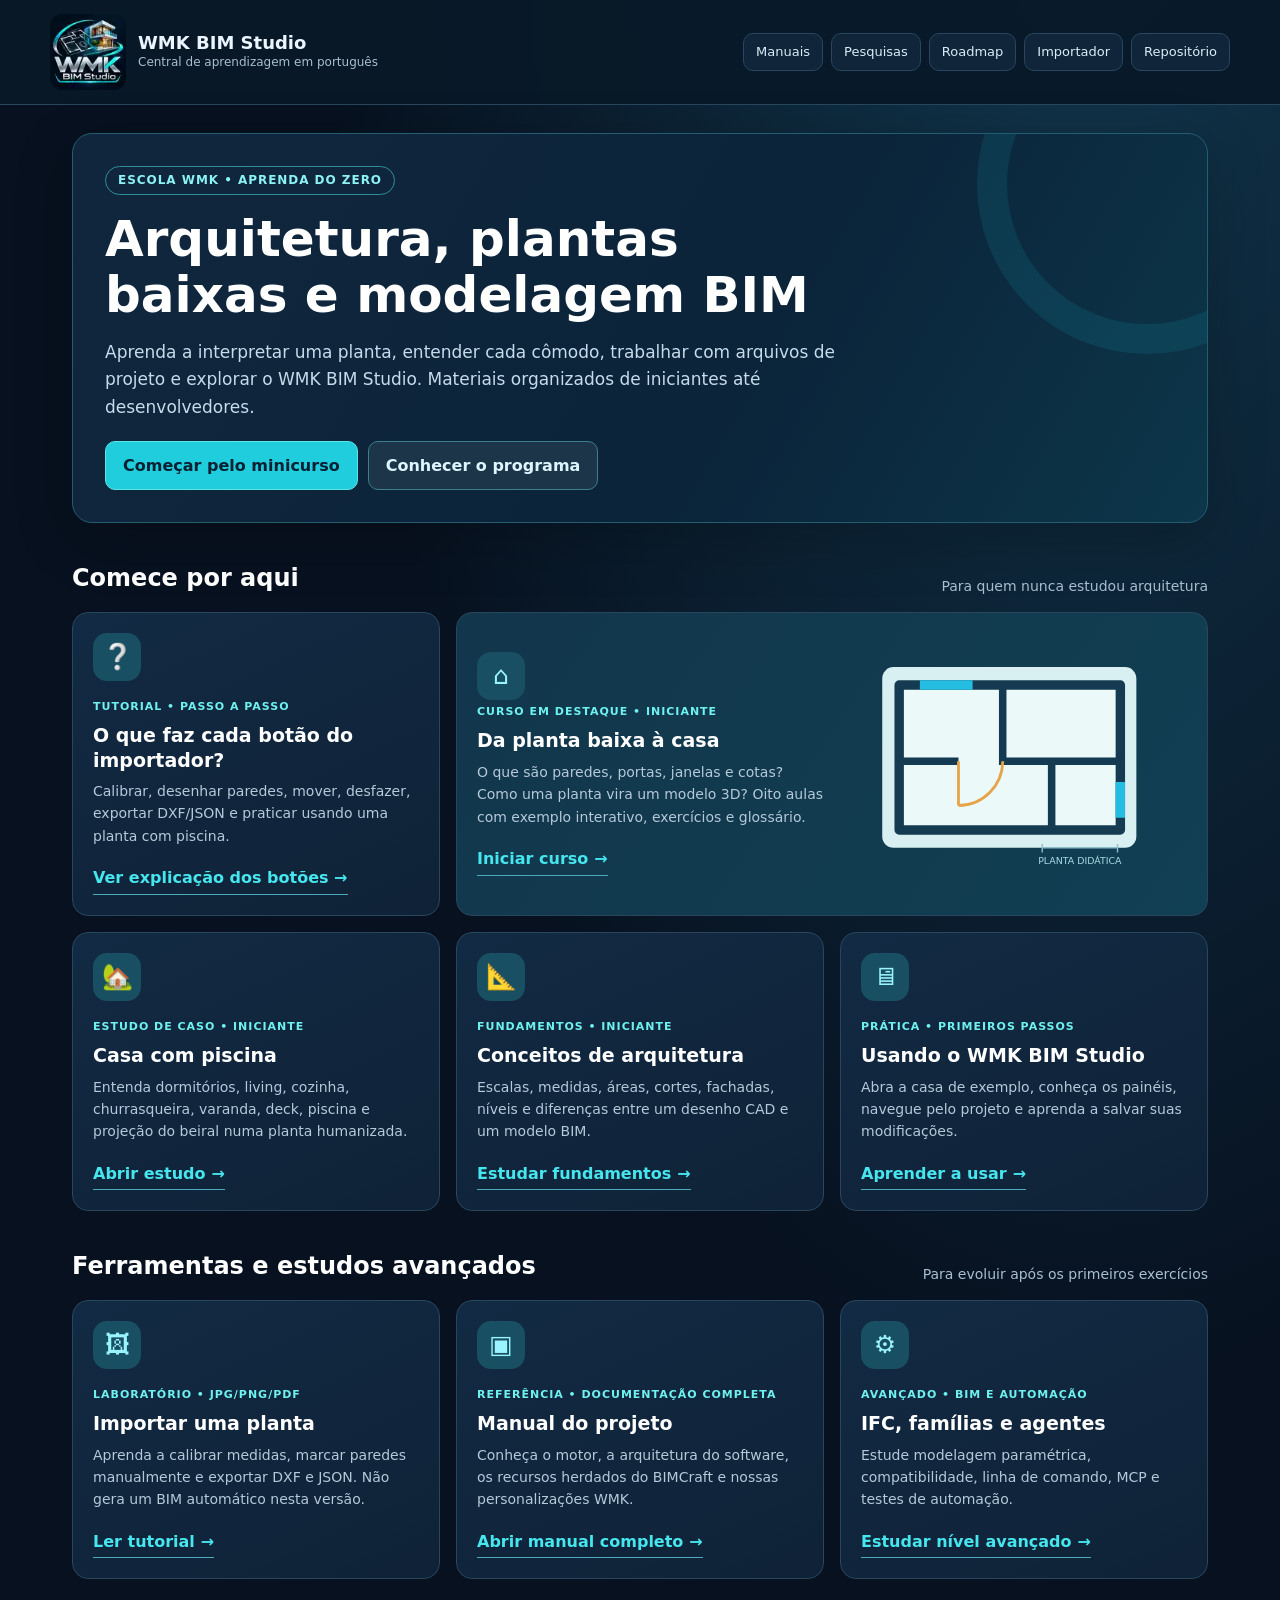
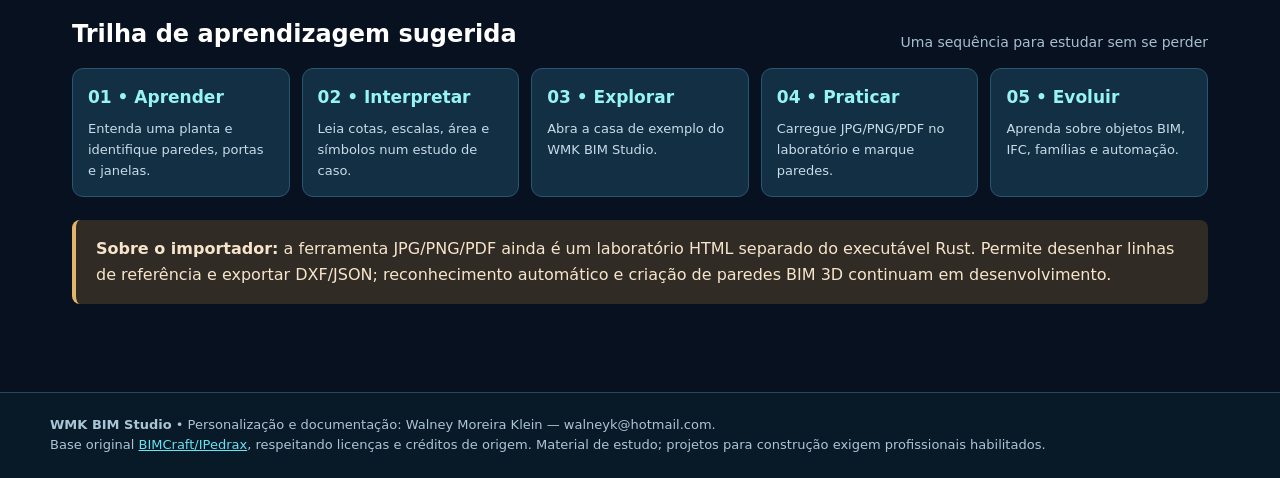
==== commit 53fa0c59: "docs(wmk): guia completo dos botoes e tutorial embutido no importador" ====
--- a/manuais/index.html
+++ b/manuais/index.html
@@ -79,7 +79,7 @@
 <div class="hero-actions"><a class="action" href="minicurso-planta-baixa.html">Começar pelo minicurso</a><a class="action secondary" href="manual-completo.html">Conhecer o programa</a></div>
 </section>
 <div class="section-top"><h2>Comece por aqui</h2><p>Para quem nunca estudou arquitetura</p></div>
-<div class="course-grid">
+<div class="course-grid"><article class="course"><div class="iconbox" aria-hidden="true">❔</div><div class="meta">Tutorial • passo a passo</div><h3>O que faz cada botão do importador?</h3><p>Calibrar, desenhar paredes, mover, desfazer, exportar DXF/JSON e praticar usando uma planta com piscina.</p><a href="guia-botoes-importador.html">Ver explicação dos botões →</a></article>
 <article class="course featured">
 <div><div class="iconbox" aria-hidden="true">⌂</div><div class="meta">Curso em destaque • iniciante</div>
 <h3>Da planta baixa à casa</h3><p>O que são paredes, portas, janelas e cotas? Como uma planta vira um modelo 3D? Oito aulas com exemplo interativo, exercícios e glossário.</p>
